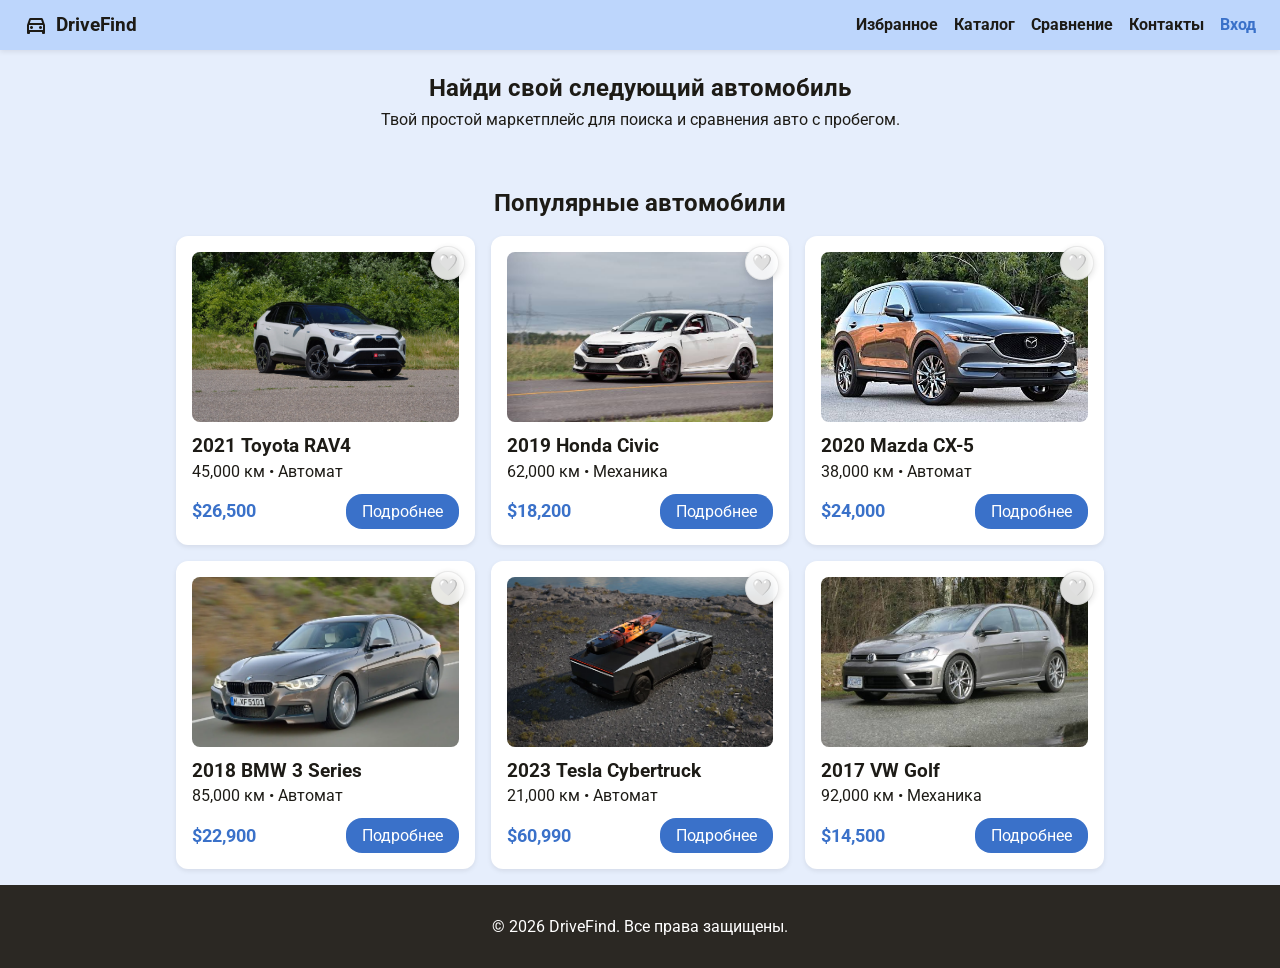
==== internet/index.html @ b0a1e63a "Initial commit: DriveFind (PR 1-4 ready)" ====
<!DOCTYPE html>
<html lang="ru">
<head>
  <meta charset="UTF-8">
  <meta name="viewport" content="width=device-width, initial-scale=1.0">
  <title>DriveFind</title>
  <link rel="stylesheet" href="style.css">
  <link href="https://fonts.googleapis.com/css2?family=Roboto:wght@400;500;700&display=swap" rel="stylesheet">
  <link href="https://fonts.googleapis.com/css2?family=Material+Symbols+Outlined" rel="stylesheet" />
</head>
<body>

  <!-- шапка сайта -->
  <header>
    <a href="index.html" class="logo">
      <span class="material-symbols-outlined">directions_car</span>
      DriveFind
    </a>
    <nav class="nav-links">
      <a href="favorites.html">Избранное</a>
      <a href="catalogue.html">Каталог</a>
      <a href="compare.html">Сравнение</a>
      <a href="contacts.html">Контакты</a>
    </nav>
  </header>

  <main>
    <!-- гениальная фраза на главной -->
    <section class="hero">
      <h1>Найди свой следующий автомобиль</h1>
      <p>Твой простой маркетплейс для поиска и сравнения авто с пробегом.</p>
    </section>

    <!-- 6 богами данных мне машин -->
    <section class="cars-section">
      <h2>Популярные автомобили</h2>
      <div class="car-grid">

        <div class="card">
          <img src="images/rav4/1.jpeg" alt="Toyota RAV4">
          <h3>2021 Toyota RAV4</h3>
          <p>45,000 км • Автомат</p>
          <div class="card-footer">
            <span class="price" data-base-price="26500">$26,500</span>
            <a href="item.html?id=1" class="btn">Подробнее</a>
          </div>
        </div>

        <div class="card">
          <img src="images/civic/1.jpeg" alt="Honda Civic">
          <h3>2019 Honda Civic</h3>
          <p>62,000 км • Механика</p>
          <div class="card-footer">
            <span class="price" data-base-price="18200">$18,200</span>
            <a href="item.html?id=2" class="btn">Подробнее</a>
          </div>
        </div>

        <div class="card">
          <img src="images/cx-5/1.jpeg" alt="Mazda CX-5">
          <h3>2020 Mazda CX-5</h3>
          <p>38,000 км • Автомат</p>
          <div class="card-footer">
            <span class="price" data-base-price="24000">$24,000</span>
            <a href="item.html?id=3" class="btn">Подробнее</a>
          </div>
        </div>

        <div class="card">
          <img src="images/bmw-3/1.jpeg" alt="BMW 3 Series">
          <h3>2018 BMW 3 Series</h3>
          <p>85,000 км • Автомат</p>
          <div class="card-footer">
            <span class="price" data-base-price="22900">$22,900</span>
            <a href="item.html?id=4" class="btn">Подробнее</a>
          </div>
        </div>

        <div class="card">
          <img src="images/cybertruck/1.jpeg" alt="Tesla Cybertruck">
          <h3>2023 Tesla Cybertruck</h3>
          <p>21,000 км • Автомат</p>
          <div class="card-footer">
            <span class="price" data-base-price="60990">$60,990</span>
            <a href="item.html?id=5" class="btn">Подробнее</a>
          </div>
        </div>

        <div class="card">
          <img src="images/golf/1.jpeg" alt="VW Golf">
          <h3>2017 VW Golf</h3>
          <p>92,000 км • Механика</p>
          <div class="card-footer">
            <span class="price" data-base-price="14500">$14,500</span>
            <a href="item.html?id=6" class="btn">Подробнее</a>
          </div>
        </div>

      </div>
    </section>
  </main>

  <!-- подвал -->
  <footer>
    <p>&copy; 2026 DriveFind. Все права защищены.</p>
  </footer>

  <script src="main.js"></script>
</body>
</html>
---- internet/style.css ----
/* родная первоначальная цветовая гамма */
:root {
  --bg-color: #e6eefc; /* цвет фона самого сайта */
  --header-bg: #bdd6fc; /* цвет фона header */
  --footer-bg: #2b2823; /* цвет фона footer */
  --primary: #3a71c9; /* цвет текста цены и кнопок в карточке */
  --card-bg: white; /* цвет фона карточки */
  --text: #1d1b16; /* основной цвет текста на сайте */
  --text-bright: white; /* цвет текста в кнопках и в подвале */
}

*, *::before, *::after {
  box-sizing: border-box;
}

body {
  font-family: "Roboto", sans-serif;
  background-color: var(--bg-color);
  color: var(--text);
  margin: 0;

  /* чтобы footer внизу сайта лежал независимо от количества контента на странице */
  min-height: 100vh;
  display: flex;
  flex-direction: column;
}

a {
  text-decoration: none;
  color: var(--text);
}

/* шапка сайта */
header {
  position: sticky;
  top: 0;
  z-index: 1000;
  display: flex;
  justify-content: space-between;
  align-items: center;
  background-color: var(--header-bg);
  padding: 0.8rem 1.5rem;
  box-shadow: 0 2px 5px rgba(0,0,0,0.08);
  flex-wrap: nowrap; /* чтобы не перенослись элементы на новую строку */
}

.logo {
  font-size: 1.2rem;
  font-weight: bold;
  display: flex;
  align-items: center;
  gap: 8px;
  white-space: nowrap;
}

.nav-links {
  display: flex;
  align-items: center;
  gap: 1rem;
  font-weight: bold;
  flex-wrap: nowrap;
  white-space: nowrap;
}

.nav-links a {
  display: inline-flex;
  align-items: center;
  line-height: 1;
}

/* моя геройская секция */
.hero {
  text-align: center;
  padding: 1.5rem 1rem;
}

.hero h1 {
  margin: 0 0 0.5rem 0;
}

.hero p {
  margin: 0;
}

/* общие блоки и сетка */
.cars-section {
  max-width: 960px;
  margin: 0 auto;
  padding: 1rem;
  width: 100%;
}

.cars-section.wide {
  max-width: 1200px;
}

.cars-section h2 {
  text-align: center;
}

/* фильтры в каталоге (3 столбца: Цена, Год, Пробег + кнопка) */
.filter-box {
  background-color: var(--card-bg);
  padding: 1rem 1.2rem;
  border-radius: 12px;
  margin-bottom: 1.5rem;
  display: flex;
  gap: 1rem;
  align-items: center;
  justify-content: space-between;
  box-shadow: 0 2px 5px rgba(0,0,0,0.08);
  width: 100%;
}

.filter-col {
  display: flex;
  flex-direction: column;
  gap: 0.5rem;
  flex: 1;
}

.filter-col input {
  padding: 0.5rem 0.7rem;
  border: 1px solid #ccc;
  border-radius: 14px;
  font-size: 0.85rem;
  width: 100%;
  box-sizing: border-box;
}

.filter-box button {
  flex-shrink: 0;
  white-space: nowrap;
  padding: 0.8rem 1.6rem;
  border-radius: 16px;
  height: fit-content;
}

/* сетка с машинками, чтобы фильтры не выпирали, она тоже растягивается на 100% */
.car-grid {
  display: grid;
  grid-template-columns: repeat(auto-fit, minmax(260px, 1fr));
  gap: 1rem;
  width: 100%;
}

/* карточка с машинкой */
.card {
  background-color: var(--card-bg);
  border-radius: 12px;
  padding: 1rem;
  display: flex;
  flex-direction: column;
  box-shadow: 0 2px 5px rgba(0,0,0,0.08);
}

/* фото машины в карточке */
.card img {
  width: 100%;
  height: 170px;
  object-fit: cover;
  border-radius: 8px;
}

.card h3 {
  margin: 0.8rem 0 0.3rem 0;
}

.card p {
  margin: 0 0 0.8rem 0;
}

.card-footer {
  display: flex;
  justify-content: space-between;
  align-items: center;
  margin-top: auto;
}

/* цена в карточке */
.price {
  font-weight: bold;
  color: var(--primary);
  font-size: 1.1rem;
}

.price-large {
  font-weight: bold;
  color: var(--primary);
  font-size: 1.5rem;
  margin: 0.5rem 0;
}

/* кнопка в карточке с закруглением */
.btn {
  background-color: var(--primary);
  color: var(--text-bright);
  padding: 0.5rem 1rem;
  border-radius: 16px;
  border: none;
  cursor: pointer;
  display: inline-block;
  text-align: center;
}

.btn-large {
  padding: 0.7rem 1.5rem;
  font-size: 1rem;
}

/* страница одной машины */
.item-container {
  max-width: 960px;
  margin: 1.5rem auto;
  padding: 0 1rem;
  width: 100%;
  display: flex;
  flex-direction: column;
  gap: 1.5rem;
}

.item-details {
  display: flex;
  gap: 1.5rem;
}

.item-card {
  background-color: var(--card-bg);
  border-radius: 12px;
  padding: 1.5rem;
  box-shadow: 0 2px 5px rgba(0,0,0,0.08);
  flex: 1;
  display: flex;
  flex-direction: column;
}

.gallery-card {
  flex: 1.2;
  position: relative;
  justify-content: center;
  align-items: center;
}

.gallery-card img {
  width: 100%;
  height: 300px;
  object-fit: cover;
  border-radius: 8px;
}

/* Кнопки переключения фото в стиле Material Design */
.gallery-btn {
  position: absolute;
  top: 50%;
  transform: translateY(-50%);
  background: rgba(255, 255, 255, 0.85);
  backdrop-filter: blur(4px);
  color: #1e293b;
  border: none;
  border-radius: 50%;
  width: 44px;
  height: 44px;
  display: flex;
  align-items: center;
  justify-content: center;
  cursor: pointer;
  box-shadow: 0 4px 10px rgba(0, 0, 0, 0.18);
  transition: all 0.2s ease;
  z-index: 10;
}

.gallery-btn:hover {
  background: #ffffff;
  transform: translateY(-50%) scale(1.1);
  box-shadow: 0 6px 14px rgba(0, 0, 0, 0.25);
  color: var(--primary);
}

.prev-btn { left: 14px; }
.next-btn { right: 14px; }

/* Индикаторы страниц фото (точки/кружки) */
.gallery-dots {
  position: absolute;
  bottom: 12px;
  left: 50%;
  transform: translateX(-50%);
  display: flex;
  gap: 8px;
  background: rgba(15, 23, 42, 0.55);
  backdrop-filter: blur(4px);
  padding: 5px 10px;
  border-radius: 20px;
  z-index: 10;
}

.gallery-dot {
  width: 9px;
  height: 9px;
  border-radius: 50%;
  background: rgba(255, 255, 255, 0.45);
  cursor: pointer;
  transition: all 0.25s ease;
}

.gallery-dot:hover {
  background: rgba(255, 255, 255, 0.85);
}

.gallery-dot.active {
  background: #ffffff;
  width: 22px;
  border-radius: 10px;
}

.item-subtitle {
  font-size: 0.95rem;
}

.description {
  line-height: 1.4;
}

.card-footer-item {
  margin-top: auto;
  padding-top: 1rem;
}

.full-specs-card {
  background-color: var(--card-bg);
  border-radius: 12px;
  padding: 1.5rem;
  box-shadow: 0 2px 5px rgba(0,0,0,0.08);
}

.full-specs-card h2 {
  margin-top: 0;
  border-bottom: 2px solid var(--bg-color);
  padding-bottom: 0.5rem;
}

.specs-grid {
  display: grid;
  grid-template-columns: repeat(auto-fit, minmax(240px, 1fr));
  gap: 0.8rem;
}

.spec-item {
  display: flex;
  justify-content: space-between;
  padding: 0.5rem;
  background-color: #f7fafe;
  border-radius: 8px;
}

.spec-value {
  font-weight: bold;
}

/* страница сравнения машин */
.compare-dual-container {
  display: flex;
  gap: 1.5rem;
  margin-top: 1rem;
}

.compare-column-card {
  flex: 1;
  background-color: var(--card-bg);
  border-radius: 12px;
  padding: 1.5rem;
  box-shadow: 0 2px 5px rgba(0,0,0,0.08);
  display: flex;
  flex-direction: column;
  gap: 1rem;
}

.compare-select-wrapper {
  display: flex;
  flex-direction: column;
  gap: 0.4rem;
}

.compare-select {
  padding: 0.5rem;
  border: 1px solid #ccc;
  border-radius: 16px;
  width: 100%;
}

.compare-preview {
  text-align: center;
  border-bottom: 1px solid #eee;
  padding-bottom: 1rem;
}

/* картинка заполняет весь блок целиком, без пустых полей по бокам */
.compare-preview img {
  width: 100%;
  height: 220px;
  object-fit: cover;
  border-radius: 8px;
}

.compare-preview h3 {
  margin: 0.5rem 0 0.2rem 0;
}

.compare-specs-list h4 {
  margin: 0 0 0.8rem 0;
  color: var(--primary);
  text-align: center;
}

.spec-row {
  display: flex;
  justify-content: space-between;
  padding: 0.5rem 0;
  border-bottom: 1px dashed #e0e0e0;
}

.spec-row-val {
  font-weight: bold;
}

/* форма обратной связи на странице контактов */
.contact-form {
  display: flex;
  flex-direction: column;
  gap: 0.8rem;
}

.contact-form input, .contact-form textarea {
  padding: 0.7rem;
  border: 1px solid #ccc;
  border-radius: 16px;
  font-family: inherit;
}

/* шоб не меняли размер поля для текста */
.contact-form textarea {
  resize: none;
}

/* подвал сайта */
footer {
  text-align: center;
  padding: 1rem;
  background-color: var(--footer-bg);
  color: var(--text-bright);
  margin-top: auto;
}

/* мобилка: пропорционально ужимаем шапку, чтобы она оставалась в одну строчку */
@media (max-width: 768px) {
  header {
    padding: 0.6rem 0.8rem;
    gap: 0.5rem;
    flex-wrap: nowrap; /* Хедер всегда строго в одну строку */
  }
  .logo {
    font-size: 0.95rem;
    gap: 4px;
    flex-shrink: 0;
  }
  .nav-links {
    gap: 0.5rem;
    font-size: 0.85rem;
    flex-wrap: nowrap;
  }
  .item-details {
    flex-direction: column;
  }
  .compare-dual-container {
    flex-direction: column;
  }
}

@media (max-width: 480px) {
  header {
    padding: 0.5rem;
  }
  .logo {
    font-size: 0.85rem;
  }
  .nav-links {
    gap: 0.35rem;
    font-size: 0.78rem;
  }
}

/* Кнопка избранного на карточках авто */
.card {
  position: relative;
}

.fav-btn {
  position: absolute;
  top: 10px;
  right: 10px;
  background: rgba(255, 255, 255, 0.85);
  backdrop-filter: blur(4px);
  border: 1px solid rgba(0, 0, 0, 0.08);
  border-radius: 50%;
  width: 34px;
  height: 34px;
  font-size: 16px;
  cursor: pointer;
  display: flex;
  align-items: center;
  justify-content: center;
  box-shadow: 0 2px 6px rgba(0, 0, 0, 0.12);
  transition: transform 0.2s, background 0.2s;
  z-index: 5;
  padding: 0;
  line-height: 1;
}

.fav-btn:hover {
  transform: scale(1.15);
  background: #ffffff;
}

.fav-btn.active {
  background: #ffe4e6;
  border-color: #f43f5e;
}
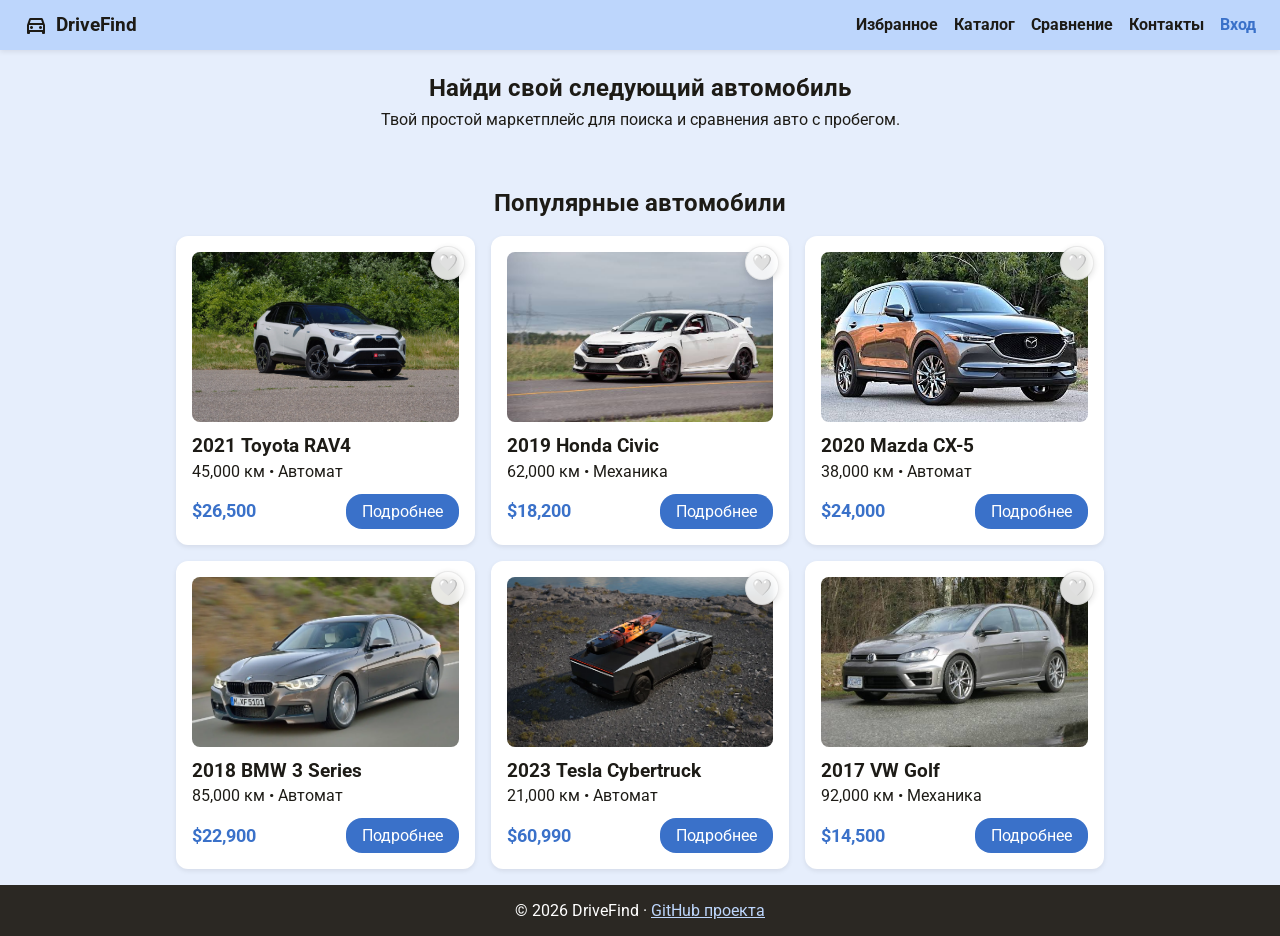
==== commit a7797581: "UI: add GitHub link in footer, fix contacts heading, merge contacts into single card" ====
--- a/internet/index.html
+++ b/internet/index.html
@@ -102,7 +102,7 @@
 
   <!-- подвал -->
   <footer>
-    <p>&copy; 2026 DriveFind. Все права защищены.</p>
+    <p>&copy; 2026 DriveFind &middot; <a href="https://github.com/Waytorious/drivefind-website" target="_blank" rel="noopener noreferrer">GitHub проекта</a></p>
   </footer>
 
   <script src="main.js"></script>
--- a/internet/style.css
+++ b/internet/style.css
@@ -442,6 +442,36 @@
   resize: none;
 }
 
+/* одна большая карточка на странице контактов */
+.contacts-grid {
+  display: flex;
+  gap: 2rem;
+  align-items: flex-start;
+}
+
+.contacts-info,
+.contacts-form-wrap {
+  flex: 1;
+  min-width: 0;
+}
+
+.contacts-info h1,
+.contacts-form-wrap h2 {
+  margin-top: 0;
+}
+
+.contacts-slogan {
+  color: #475569;
+  font-style: italic;
+  margin-bottom: 1.2rem;
+}
+
+.contacts-info a {
+  color: var(--primary);
+  font-weight: 500;
+  text-decoration: underline;
+}
+
 /* подвал сайта */
 footer {
   text-align: center;
@@ -451,6 +481,15 @@
   margin-top: auto;
 }
 
+footer p {
+  margin: 0;
+}
+
+footer a {
+  color: var(--header-bg);
+  text-decoration: underline;
+}
+
 /* мобилка: пропорционально ужимаем шапку, чтобы она оставалась в одну строчку */
 @media (max-width: 768px) {
   header {
@@ -468,8 +507,14 @@
     font-size: 0.85rem;
     flex-wrap: nowrap;
   }
-  .item-details {
+  .item-details,
+  .contacts-grid {
     flex-direction: column;
+    gap: 1.5rem;
+  }
+  .contacts-info,
+  .contacts-form-wrap {
+    width: 100%;
   }
   .compare-dual-container {
     flex-direction: column;
@@ -526,3 +571,9 @@
   border-color: #f43f5e;
 }
 
+.favorites-subtitle {
+  color: #64748b;
+  margin-top: -10px;
+  margin-bottom: 25px;
+}
+
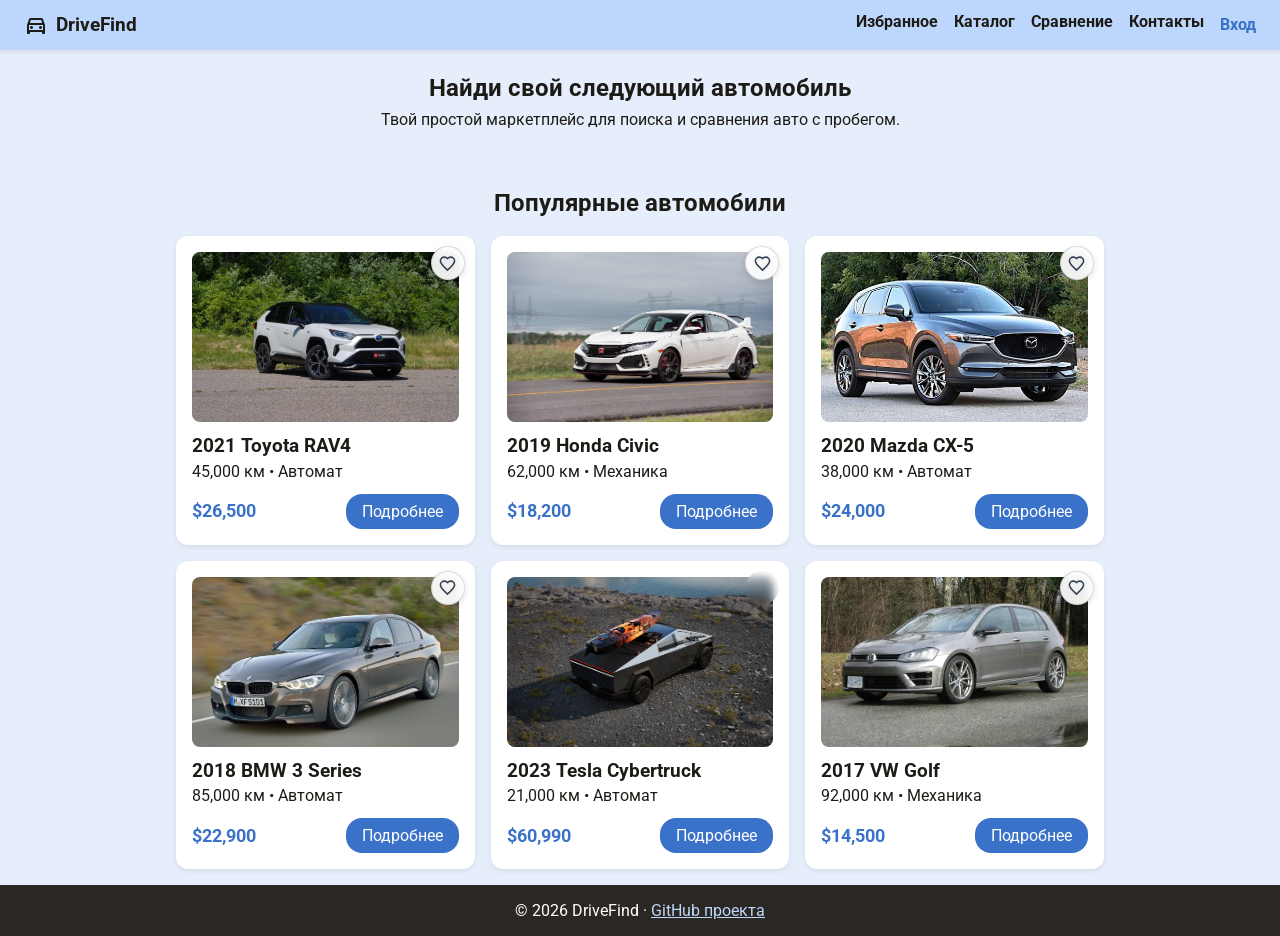
==== commit 28701529: "Chore: bust browser CSS/JS cache with v=3 query string" ====
--- a/internet/index.html
+++ b/internet/index.html
@@ -4,7 +4,7 @@
   <meta charset="UTF-8">
   <meta name="viewport" content="width=device-width, initial-scale=1.0">
   <title>DriveFind</title>
-  <link rel="stylesheet" href="style.css">
+  <link rel="stylesheet" href="style.css?v=3">
   <link href="https://fonts.googleapis.com/css2?family=Roboto:wght@400;500;700&display=swap" rel="stylesheet">
   <link href="https://fonts.googleapis.com/css2?family=Material+Symbols+Outlined" rel="stylesheet" />
 </head>
@@ -105,6 +105,6 @@
     <p>&copy; 2026 DriveFind &middot; <a href="https://github.com/Waytorious/drivefind-website" target="_blank" rel="noopener noreferrer">GitHub проекта</a></p>
   </footer>
 
-  <script src="main.js"></script>
+  <script src="main.js?v=3"></script>
 </body>
 </html>
--- a/internet/style.css
+++ b/internet/style.css
@@ -38,10 +38,11 @@
   display: flex;
   justify-content: space-between;
   align-items: center;
+  gap: 1rem;
   background-color: var(--header-bg);
   padding: 0.8rem 1.5rem;
   box-shadow: 0 2px 5px rgba(0,0,0,0.08);
-  flex-wrap: nowrap; /* чтобы не перенослись элементы на новую строку */
+  flex-wrap: nowrap;
 }
 
 .logo {
@@ -51,6 +52,7 @@
   align-items: center;
   gap: 8px;
   white-space: nowrap;
+  margin-right: auto;
 }
 
 .nav-links {
@@ -65,6 +67,22 @@
 .nav-links a {
   display: inline-flex;
   align-items: center;
+  line-height: 1;
+  padding-bottom: 3px;
+  border-bottom: 2px solid transparent;
+}
+
+.nav-links a.active {
+  color: var(--primary);
+  border-bottom-color: var(--primary);
+}
+
+.auth-nav-btn {
+  color: var(--primary);
+  font-weight: bold;
+  cursor: pointer;
+  white-space: nowrap;
+  flex-shrink: 0;
   line-height: 1;
 }
 
@@ -236,12 +254,17 @@
 
 .gallery-card {
   flex: 1.2;
+  justify-content: center;
+  align-items: center;
+}
+
+.gallery-frame {
   position: relative;
-  justify-content: center;
-  align-items: center;
-}
-
-.gallery-card img {
+  width: 100%;
+}
+
+.gallery-frame img {
+  display: block;
   width: 100%;
   height: 300px;
   object-fit: cover;
@@ -276,8 +299,8 @@
   color: var(--primary);
 }
 
-.prev-btn { left: 14px; }
-.next-btn { right: 14px; }
+.prev-btn { left: 10px; }
+.next-btn { right: 10px; }
 
 /* Индикаторы страниц фото (точки/кружки) */
 .gallery-dots {
@@ -324,6 +347,29 @@
 .card-footer-item {
   margin-top: auto;
   padding-top: 1rem;
+  display: flex;
+  flex-direction: column;
+  gap: 0.65rem;
+}
+
+.card-footer-item .btn {
+  width: 100%;
+}
+
+.btn-outline {
+  background: #ffffff;
+  color: var(--primary);
+  border: 1px solid var(--primary);
+  display: inline-flex;
+  align-items: center;
+  justify-content: center;
+  gap: 8px;
+}
+
+.btn-outline.active {
+  background: #ffe4e6;
+  border-color: #f43f5e;
+  color: #be123c;
 }
 
 .full-specs-card {
@@ -341,31 +387,40 @@
 
 .specs-grid {
   display: grid;
-  grid-template-columns: repeat(auto-fit, minmax(240px, 1fr));
+  grid-template-columns: repeat(auto-fit, minmax(260px, 1fr));
   gap: 0.8rem;
 }
 
 .spec-item {
   display: flex;
   justify-content: space-between;
-  padding: 0.5rem;
+  align-items: baseline;
+  gap: 0.75rem;
+  padding: 0.55rem 0.75rem;
   background-color: #f7fafe;
   border-radius: 8px;
 }
 
+.spec-label {
+  flex-shrink: 0;
+  color: #475569;
+}
+
 .spec-value {
   font-weight: bold;
+  text-align: right;
 }
 
 /* страница сравнения машин */
 .compare-dual-container {
-  display: flex;
+  display: grid;
+  grid-template-columns: 1fr 1fr;
   gap: 1.5rem;
   margin-top: 1rem;
 }
 
 .compare-column-card {
-  flex: 1;
+  min-width: 0;
   background-color: var(--card-bg);
   border-radius: 12px;
   padding: 1.5rem;
@@ -490,22 +545,35 @@
   text-decoration: underline;
 }
 
-/* мобилка: пропорционально ужимаем шапку, чтобы она оставалась в одну строчку */
+/* мобилка: двухуровневая шапка без сжатия и обрезания */
 @media (max-width: 768px) {
   header {
-    padding: 0.6rem 0.8rem;
+    padding: 0.65rem 1rem;
+    gap: 0.5rem 0.75rem;
+    flex-wrap: wrap;
+  }
+  .logo {
+    order: 1;
+    font-size: 1.05rem;
+    gap: 6px;
+    margin-right: 0;
+    flex-shrink: 0;
+  }
+  .auth-nav-btn {
+    order: 2;
+    font-size: 0.92rem;
+    max-width: 48%;
+    overflow: hidden;
+    text-overflow: ellipsis;
+  }
+  .nav-links {
+    order: 3;
+    width: 100%;
+    justify-content: space-between;
     gap: 0.5rem;
-    flex-wrap: nowrap; /* Хедер всегда строго в одну строку */
-  }
-  .logo {
-    font-size: 0.95rem;
-    gap: 4px;
-    flex-shrink: 0;
-  }
-  .nav-links {
-    gap: 0.5rem;
-    font-size: 0.85rem;
-    flex-wrap: nowrap;
+    font-size: 0.9rem;
+    padding-top: 0.45rem;
+    border-top: 1px solid rgba(29, 27, 22, 0.08);
   }
   .item-details,
   .contacts-grid {
@@ -516,21 +584,79 @@
   .contacts-form-wrap {
     width: 100%;
   }
+  .filter-box {
+    flex-direction: column;
+    gap: 0.65rem;
+    padding: 0.9rem;
+  }
+  .filter-col {
+    flex-direction: row;
+    width: 100%;
+    gap: 0.5rem;
+  }
+  .filter-box button {
+    width: 100%;
+  }
   .compare-dual-container {
+    gap: 0.75rem;
+  }
+  .compare-column-card {
+    padding: 0.85rem;
+    gap: 0.7rem;
+  }
+  .compare-preview img {
+    height: 120px;
+  }
+  .compare-preview h3 {
+    font-size: 0.95rem;
+    min-height: 2.5em;
+    display: flex;
+    align-items: center;
+    justify-content: center;
+  }
+  .compare-preview .price-large {
+    font-size: 1.15rem;
+  }
+  .compare-select {
+    font-size: 0.82rem;
+    padding: 0.4rem;
+    height: 2.35rem;
+  }
+  .spec-row {
     flex-direction: column;
+    align-items: flex-start;
+    justify-content: center;
+    min-height: 3.7rem;
+    gap: 0.15rem;
+    padding: 0.4rem 0;
+    font-size: 0.8rem;
+    line-height: 1.25;
+  }
+  .spec-row-label {
+    color: #64748b;
+    font-size: 0.73rem;
   }
 }
 
 @media (max-width: 480px) {
   header {
-    padding: 0.5rem;
+    padding: 0.6rem 0.85rem;
   }
   .logo {
-    font-size: 0.85rem;
+    font-size: 1rem;
   }
   .nav-links {
     gap: 0.35rem;
-    font-size: 0.78rem;
+    font-size: 0.84rem;
+  }
+  .compare-dual-container {
+    gap: 0.5rem;
+  }
+  .compare-column-card {
+    padding: 0.65rem;
+  }
+  .compare-preview img {
+    height: 96px;
   }
 }
 
@@ -543,13 +669,12 @@
   position: absolute;
   top: 10px;
   right: 10px;
-  background: rgba(255, 255, 255, 0.85);
+  background: rgba(255, 255, 255, 0.92);
   backdrop-filter: blur(4px);
-  border: 1px solid rgba(0, 0, 0, 0.08);
+  border: 1px solid rgba(15, 23, 42, 0.14);
   border-radius: 50%;
   width: 34px;
   height: 34px;
-  font-size: 16px;
   cursor: pointer;
   display: flex;
   align-items: center;
@@ -571,9 +696,3 @@
   border-color: #f43f5e;
 }
 
-.favorites-subtitle {
-  color: #64748b;
-  margin-top: -10px;
-  margin-bottom: 25px;
-}
-
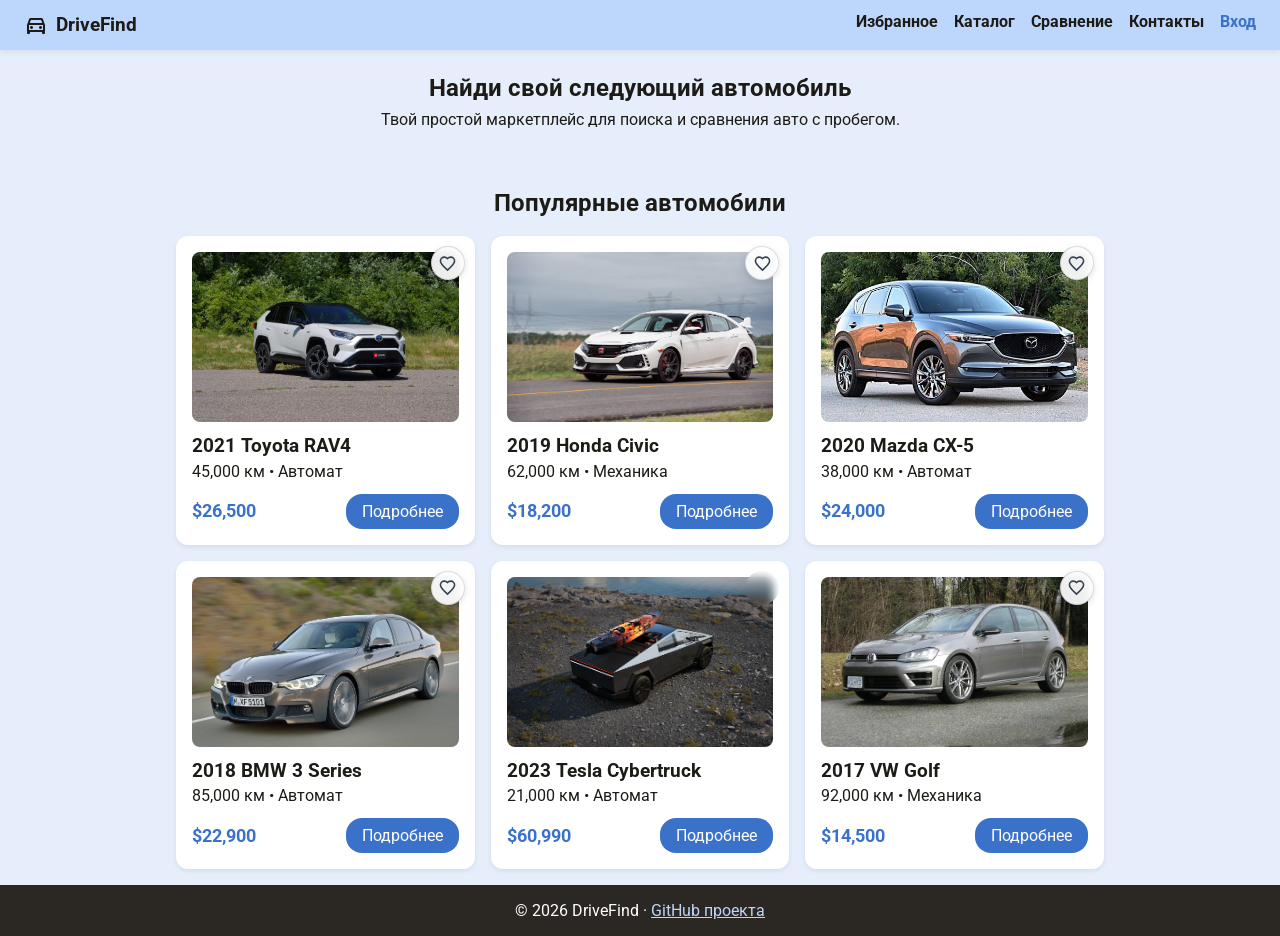
==== commit 3ea1dc6f: "Fix: client-side registration validation and readable FastAPI error handling" ====
--- a/internet/index.html
+++ b/internet/index.html
@@ -105,6 +105,6 @@
     <p>&copy; 2026 DriveFind &middot; <a href="https://github.com/Waytorious/drivefind-website" target="_blank" rel="noopener noreferrer">GitHub проекта</a></p>
   </footer>
 
-  <script src="main.js?v=3"></script>
+  <script src="main.js?v=4"></script>
 </body>
 </html>
--- a/internet/style.css
+++ b/internet/style.css
@@ -78,12 +78,30 @@
 }
 
 .auth-nav-btn {
+  display: inline-flex;
+  align-items: center;
+  gap: 4px;
   color: var(--primary);
   font-weight: bold;
   cursor: pointer;
   white-space: nowrap;
   flex-shrink: 0;
   line-height: 1;
+  padding-bottom: 3px;
+  border-bottom: 2px solid transparent;
+}
+
+.auth-nav-btn .material-symbols-outlined {
+  font-size: 1.15em;
+  height: 1em;
+  line-height: 1;
+  display: inline-flex;
+  align-items: center;
+}
+
+.auth-username {
+  overflow: hidden;
+  text-overflow: ellipsis;
 }
 
 /* моя геройская секция */
